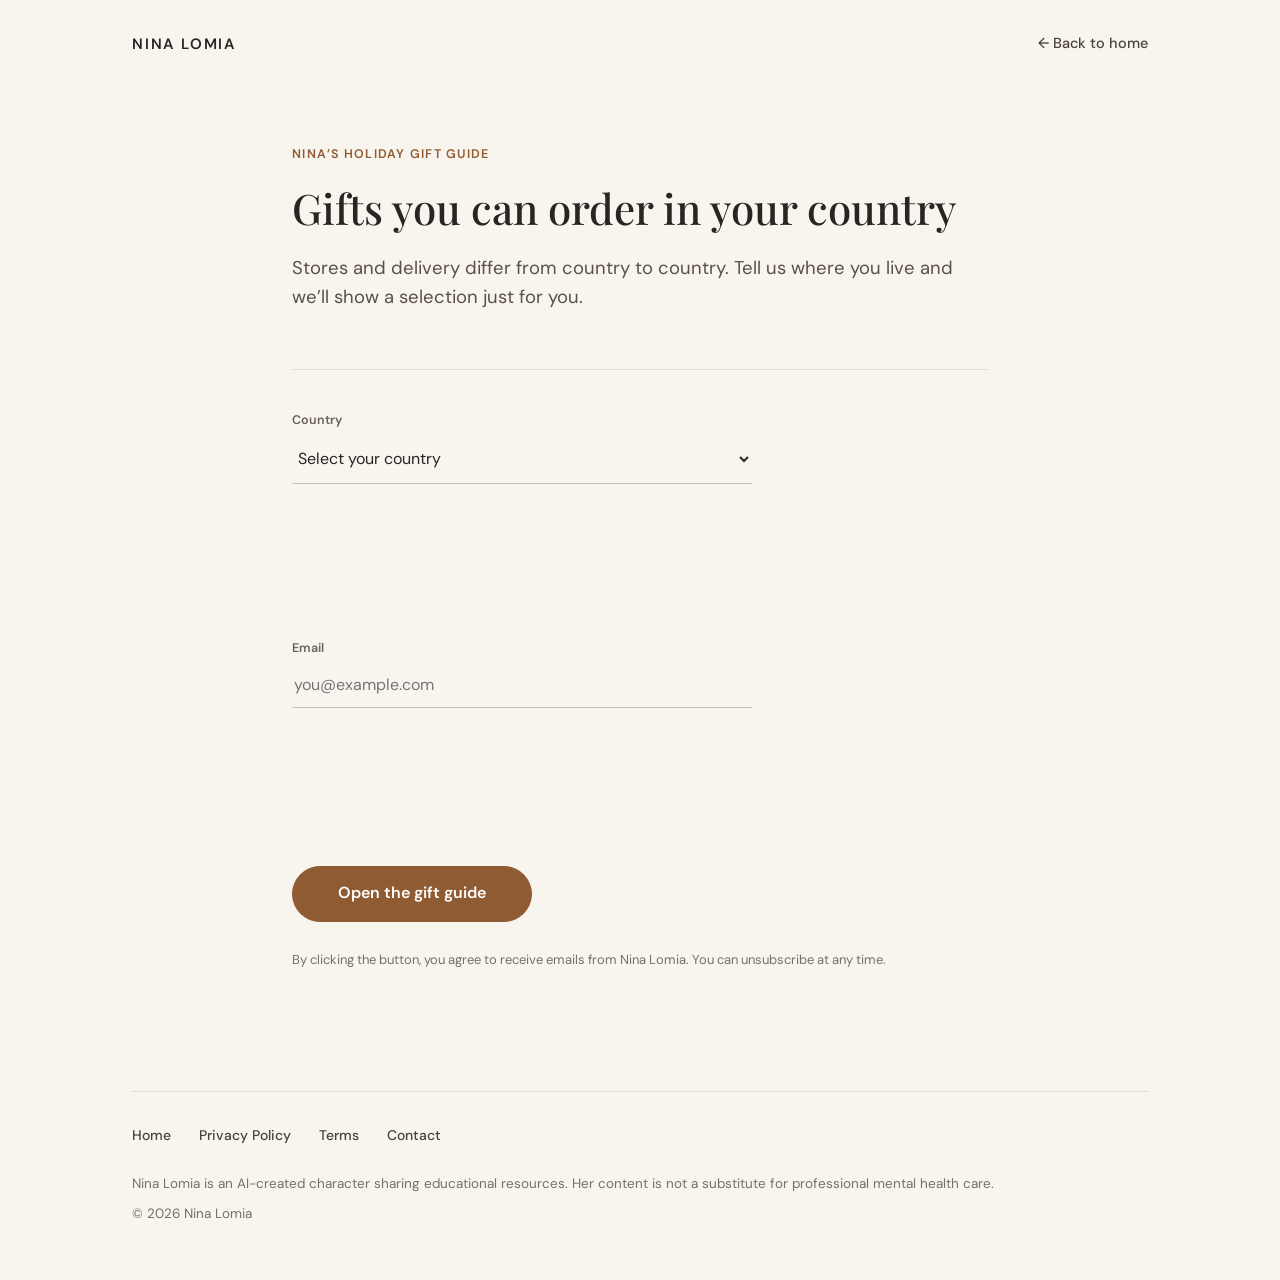
==== access.html @ d976573f "Add files via upload" ====
<!doctype html>
<html lang="en">
<head>
<meta charset="utf-8">
<meta name="viewport" content="width=device-width, initial-scale=1">
<meta name="robots" content="noindex">
<title>Get access — Nina Lomia</title>
<link rel="icon" href="favicon.ico" sizes="48x48">
<link rel="icon" href="favicon.svg?v=2" type="image/svg+xml">
<link rel="icon" href="favicon-32.png?v=2" type="image/png" sizes="32x32">
<link rel="apple-touch-icon" href="apple-touch-icon.png?v=2">
<link rel="preconnect" href="https://fonts.googleapis.com">
<link rel="preconnect" href="https://fonts.gstatic.com" crossorigin>
<link href="https://fonts.googleapis.com/css2?family=Onest:wght@400;500;600;700&display=swap" rel="stylesheet">
<script>if (/[?&]m=kopilka(&|$)/.test(location.search)) { location.replace("kopilka.html"); }</script>
<link rel="stylesheet" href="style.css">
</head>
<body>
<div class="wrap">
  <header class="top">
    <a class="brand" href="index.html">NINA LOMIA</a>
    <a class="menu" href="index.html">← Back to home</a>
  </header>
</div>
<main class="narrow">
  <div class="intro">
    <div class="eyebrow" data-access-eyebrow></div>
    <h1 data-access-title></h1>
    <p data-access-lead></p>
  </div>
  <form class="access step" data-access novalidate>
    <div class="field single">
      <label for="acc-country">Country</label>
      <select id="acc-country" name="COUNTRY" required>
          <option value="">Select your country</option>
          <optgroup label="USA and Canada"><option value="us">United States</option><option value="us">Canada</option></optgroup>
          <optgroup label="United Kingdom and Ireland"><option value="uk">United Kingdom</option><option value="uk">Ireland</option></optgroup>
          <optgroup label="Europe">
            <option value="eu">Germany</option><option value="eu">France</option><option value="eu">Spain</option><option value="eu">Italy</option><option value="eu">Netherlands</option><option value="eu">Poland</option><option value="eu">Czechia</option><option value="eu">Other European country</option>
          </optgroup>
          <optgroup label="Oceania"><option value="oceania">Australia</option><option value="oceania">New Zealand</option></optgroup>
          <optgroup label="Other"><option value="other">Israel</option><option value="other">Other country</option></optgroup>
      </select>
    </div>
    <div class="field single">
      <label for="acc-email">Email</label>
      <input id="acc-email" name="EMAIL" type="email" placeholder="you@example.com" autocomplete="email" required>
    </div>
    <button class="btn" type="submit">Continue</button>
    <p class="form-note" role="status" hidden></p>
    <p class="consent">By clicking the button, you agree to receive emails from Nina Lomia. You can unsubscribe at any time.</p>
  </form>
</main>
<div class="wrap">
  <footer class="foot" style="padding-top:32px">
    <div class="links"><div>
      <a href="index.html">Home</a>
      <a href="privacy.html">Privacy Policy</a>
      <a href="terms.html">Terms</a>
      <a href="contact.html">Contact</a>
    </div></div>
    <div class="legal"><p>Nina Lomia is an AI-created character sharing educational resources. Her content is not a substitute for professional mental health care.</p><p>&copy; 2026 Nina Lomia</p></div>
  </footer>
</div>
<script src="config.js"></script>
<script src="app.js"></script>
</body>
</html>
---- style.css ----
@import url('https://fonts.googleapis.com/css2?family=DM+Sans:wght@400;500;600;700&family=Playfair+Display:wght@400;500;600&display=swap');
:root {
  --bg: #F8F4EE;
  --ink: #2A2522;
  --muted: #5A5047;
  --soft: #7A6F65;
  --line: #E3D9CC;
  --accent: #8F5B33;
  --sel: #EFE6D9;
  --field: #CDBFAE;
  --halo: #EEE4D6;
  --serif: 'Playfair Display', Georgia, 'Times New Roman', serif;
}
* { box-sizing: border-box; }
html { scroll-behavior: smooth; }
body {
  margin: 0;
  background: var(--bg);
  color: var(--ink);
  font-family: 'DM Sans', system-ui, -apple-system, 'Segoe UI', Roboto, sans-serif;
  line-height: 1.6;
  -webkit-font-smoothing: antialiased;
}
a { color: inherit; text-decoration: none; }
img { max-width: 100%; height: auto; }
button, input, select { font-family: inherit; }
h1, h2, h3 { font-family: var(--serif); }
:focus-visible { outline: 3px solid var(--accent); outline-offset: 3px; border-radius: 6px; }
[id] { scroll-margin-top: 24px; }

.wrap { max-width: 1080px; margin: 0 auto; padding: 0 32px; }

/* header */
.top { display: flex; flex-wrap: wrap; align-items: center; justify-content: space-between; gap: 16px; padding-top: 32px; }
.brand { font-weight: 600; letter-spacing: 0.12em; font-size: 15px; }
.menu { display: flex; flex-wrap: wrap; align-items: center; gap: 32px; font-size: 14.5px; font-weight: 500; color: #4A413A; }
.menu a:hover, .links a:hover { color: var(--accent); }

/* buttons */
.btn {
  display: inline-flex; align-items: center; justify-content: center; text-align: center;
  min-height: 52px; padding: 0 30px; border-radius: 999px;
  border: 1.5px solid var(--accent); background: var(--accent); color: #fff;
  font-weight: 600; font-size: 15px; line-height: 1.3; cursor: pointer;
}
.btn:hover { filter: brightness(1.08); }
.btn-outline { background: transparent; color: var(--accent); }
.btn:disabled, .btn[aria-disabled="true"] { background: #C9BCAB; border-color: #C9BCAB; cursor: not-allowed; filter: none; }
.btn-row { display: flex; gap: 12px; max-width: 540px; }
.btn-row .btn { flex: 1 1 0; min-width: 0; min-height: 60px; padding: 12px 18px; }
.btn-fixed { width: 200px; }

/* hero */
.hero { display: flex; flex-wrap: wrap; align-items: center; gap: 64px; padding: 80px 0 120px; }
.hero-text { flex: 1 1 520px; min-width: 0; display: flex; flex-direction: column; gap: 28px; }
.hero h1 { margin: 0; font-size: 50px; line-height: 1.16; font-weight: 500; letter-spacing: -0.005em; }
.lead { margin: 0; font-size: 19px; color: var(--muted); max-width: 460px; }
.small { font-size: 13.5px; color: var(--soft); }
.hero-photo { flex: 0 1 380px; min-width: 0; position: relative; }
.hero-photo::before { content: ""; position: absolute; left: -36px; top: 28px; width: 100%; aspect-ratio: 1 / 1; border-radius: 50%; background: var(--halo); }
.hero-photo img { position: relative; display: block; width: 100%; aspect-ratio: 1 / 1; object-fit: cover; object-position: 50% 15%; border-radius: 50%; }

/* sections */
.sec { padding-bottom: 120px; }
.sec-in { border-top: 1px solid var(--line); padding-top: 72px; display: flex; flex-direction: column; gap: 48px; }
.eyebrow { font-size: 12.5px; font-weight: 600; letter-spacing: 0.1em; color: var(--accent); text-transform: uppercase; }
h2 { margin: 0; font-size: 34px; line-height: 1.25; font-weight: 500; letter-spacing: 0; }

/* about */
.about { display: flex; flex-wrap: wrap; align-items: center; gap: 48px 72px; }
.about-photo { flex: 0 1 340px; min-width: 0; }
.about-photo img { display: block; width: 100%; aspect-ratio: 4 / 5; object-fit: cover; object-position: 50% 24%; border-radius: 999px 999px 32px 32px; }
.about-text { flex: 1 1 440px; min-width: 0; display: flex; flex-direction: column; gap: 20px; }
.about-text p { margin: 0; font-size: 17.5px; color: #4A413A; }
.about-text p.goal { font-size: 19px; font-weight: 600; line-height: 1.5; color: var(--ink); }
.about-text p.note { font-size: 13.5px; color: var(--soft); }

/* free materials */
.cols { display: flex; flex-wrap: wrap; gap: 64px; }
.col { flex: 1 1 380px; min-width: 0; display: flex; flex-direction: column; gap: 14px; }
.col h3 { margin: 0; min-height: 66px; font-size: 25px; line-height: 1.3; font-weight: 500; letter-spacing: 0; }
.col p { margin: 0; min-height: 56px; flex-grow: 1; font-size: 16.5px; color: var(--muted); }
.form { display: flex; flex-wrap: wrap; align-items: flex-end; gap: 16px; margin-top: 8px; }
.field { flex: 1 1 200px; min-width: 0; display: flex; flex-direction: column; gap: 4px; }
.field label { font-size: 12.5px; font-weight: 600; color: #6B6158; }
.field input, .field select {
  min-height: 46px; padding: 0 2px; border: none; border-bottom: 1.5px solid var(--field);
  background: transparent; font-size: 16px; color: var(--ink); border-radius: 0;
}
.field select { min-height: 50px; }
.form .btn { min-height: 48px; padding: 0 28px; }
.form-note { flex-basis: 100%; margin: 0; font-size: 14px; color: var(--accent); font-weight: 500; }
.consent { font-size: 13px; color: var(--soft); margin: 0; }

/* video */
.video { position: relative; border-radius: 28px; overflow: hidden; background: #2A2522; }
.video img { display: block; width: 100%; aspect-ratio: 16 / 9; object-fit: cover; object-position: 50% 30%; opacity: 0.85; }
.play { position: absolute; left: 50%; top: 50%; width: 80px; height: 80px; margin: -40px 0 0 -40px; border-radius: 50%; border: none; background: #fff; display: flex; align-items: center; justify-content: center; cursor: pointer; }
.play svg { fill: var(--accent); }
.sec-in h2.wide { max-width: 720px; }

/* rows (sets) */
.rows { display: flex; flex-direction: column; gap: 16px; }
.rows h2 { margin-bottom: 24px; }
.row { display: flex; flex-wrap: wrap; align-items: center; justify-content: space-between; gap: 24px 48px; padding: 36px 0; border-top: 1px solid var(--line); }
.row:last-child { border-bottom: 1px solid var(--line); }
.row-text { flex: 1 1 460px; min-width: 0; display: flex; flex-direction: column; gap: 10px; }
.row-text h3 { margin: 0; font-size: 23px; line-height: 1.3; font-weight: 500; letter-spacing: 0; }
.row-text p { margin: 0; font-size: 16.5px; color: var(--muted); max-width: 560px; }
.row-text .small { font-size: 12.5px; }
.row-action { flex: 0 0 auto; display: flex; align-items: center; gap: 24px; }
.price { min-width: 90px; text-align: right; font-size: 18px; font-weight: 700; }

/* footer */
.foot { border-top: 1px solid var(--line); padding: 40px 0 56px; display: flex; flex-direction: column; gap: 28px; }
.links { display: flex; flex-wrap: wrap; justify-content: space-between; gap: 20px 40px; font-size: 14px; font-weight: 500; color: #4A413A; }
.links div { display: flex; flex-wrap: wrap; gap: 28px; }
.legal { display: flex; flex-direction: column; gap: 10px; font-size: 13.5px; line-height: 1.5; color: var(--soft); max-width: 900px; }
.legal p { margin: 0; }
.legal a { text-decoration: underline; text-underline-offset: 3px; }

/* inner pages */
.narrow { max-width: 760px; margin: 0 auto; padding: 88px 32px 120px; display: flex; flex-direction: column; gap: 56px; }
.narrow h1 { margin: 0; font-size: 42px; line-height: 1.18; font-weight: 500; letter-spacing: 0; }
.intro { display: flex; flex-direction: column; gap: 20px; }
.intro p { margin: 0; font-size: 18.5px; color: var(--muted); }
.step { display: flex; flex-direction: column; gap: 22px; border-top: 1px solid var(--line); padding-top: 40px; }
.step h2 { font-size: 20px; letter-spacing: 0; font-weight: 500; }
.choices { display: flex; flex-wrap: wrap; gap: 14px; }
.choice { flex: 1 1 280px; min-width: 0; text-align: left; padding: 20px 26px; border-radius: 28px; border: 1.5px solid #D9CCBB; background: transparent; color: var(--ink); display: flex; flex-direction: column; gap: 4px; cursor: pointer; }
.choice b { font-size: 18px; }
.choice span { font-size: 14.5px; color: var(--muted); }
.choice.is-on { border-color: var(--accent); background: var(--sel); }
.inside { display: flex; flex-direction: column; gap: 10px; }
.inside li { list-style: none; display: flex; gap: 14px; align-items: flex-start; font-size: 16.5px; color: #4A413A; }
.inside li::before { content: ""; flex: 0 0 18px; height: 2px; margin-top: 13px; background: var(--accent); }
.inside ul { margin: 0; padding: 0; display: flex; flex-direction: column; gap: 10px; }
.single { max-width: 460px; }
.pay { display: flex; flex-wrap: wrap; align-items: center; gap: 22px; }
.pay .btn { padding: 0 34px; min-height: 56px; font-size: 16px; }
.items .it { display: flex; flex-wrap: wrap; align-items: baseline; justify-content: space-between; gap: 8px 32px; padding: 22px 0; border-top: 1px solid var(--line); }
.items .it > div { flex: 1 1 360px; min-width: 0; }
.items h3 { margin: 0; font-size: 20px; font-weight: 500; letter-spacing: 0; }
.items p { margin: 0; font-size: 15.5px; color: var(--muted); }
.items .soon { font-size: 12.5px; font-weight: 600; letter-spacing: 0.08em; color: var(--accent); }
.hint { font-size: 14px; color: var(--soft); margin: 0; }
.shops { font-size: 16.5px; color: #4A413A; margin: 0; }

@media (max-width: 720px) {
  .wrap { padding: 0 20px; }
  .narrow { padding: 56px 20px 80px; gap: 40px; }
  .hero { padding: 48px 0 72px; gap: 40px; }
  .hero h1 { font-size: 36px; }
  .narrow h1 { font-size: 34px; }
  h2 { font-size: 28px; }
  .sec { padding-bottom: 80px; }
  .sec-in { padding-top: 48px; gap: 36px; }
  .btn-row { flex-wrap: wrap; }
  .btn-row .btn { flex: 1 1 100%; }
  .cols { gap: 48px; }
  .col h3, .col p { min-height: 0; }
  .hero-photo::before { left: -16px; }
  .row-action { width: 100%; justify-content: space-between; }
  .btn-fixed { width: auto; flex: 1 1 auto; max-width: 220px; }
  .menu { gap: 18px; }
}

.col .btn { align-self: flex-start; margin-top: 8px; min-width: 220px; }

/* new year offer */
.offer { display: flex; flex-wrap: wrap; align-items: center; justify-content: space-between; gap: 32px 64px; }
.offer-text { flex: 1 1 460px; min-width: 0; display: flex; flex-direction: column; gap: 16px; }
.offer-text p { margin: 0; font-size: 18px; color: var(--muted); max-width: 560px; }
.offer-cta { margin: 8px 0 4px; }
.offer .btn { min-width: 240px; }
.eyebrow .flake { vertical-align: -2px; margin-right: 8px; }
.offer-img { flex: 0 1 420px; min-width: 0; width: 100%; height: auto; border-radius: 24px; border: 1px solid var(--line); }

/* social icons */
.social { display: flex; gap: 14px; }
.social a { width: 46px; height: 46px; border-radius: 50%; background: var(--accent); display: flex; align-items: center; justify-content: center; color: var(--bg); }
.social a:hover { filter: brightness(1.12); }
.social svg { width: 26px; height: 26px; fill: none; stroke: currentColor; stroke-width: 1.8; stroke-linecap: round; stroke-linejoin: round; }

/* access form */
.access { display: flex; flex-direction: column; gap: 28px; }
.access .btn { align-self: flex-start; min-width: 240px; min-height: 56px; font-size: 16px; }
.region-line { display: flex; flex-wrap: wrap; gap: 8px 20px; align-items: baseline; font-size: 15px; color: var(--soft); }
.region-line a { color: var(--accent); font-weight: 600; text-decoration: underline; text-underline-offset: 3px; }
.item-link { font-size: 14px; font-weight: 600; color: var(--accent); white-space: nowrap; text-decoration: underline; text-underline-offset: 3px; }
.item-shop { font-size: 13px; color: var(--soft); }
[hidden]{display:none!important}

/* legal text */
.prose { display: flex; flex-direction: column; gap: 14px; }
.prose h2 { font-size: 22px; font-weight: 500; letter-spacing: 0; margin-top: 18px; }
.prose p, .prose li { margin: 0; font-size: 16.5px; color: #4A413A; }
.prose ul { margin: 0; padding-left: 22px; display: flex; flex-direction: column; gap: 6px; }
.prose a { color: var(--accent); text-decoration: underline; text-underline-offset: 3px; }
.draft { font-size: 13.5px; color: var(--soft); border: 1px dashed var(--field); border-radius: 16px; padding: 12px 16px; }

/* product card with photo gallery */
.items .it.has-gallery { display: flex; flex-wrap: nowrap; align-items: flex-start; gap: 28px; }
.items .it.has-gallery > div { flex: 1 1 auto; }
.gallery { flex: 0 0 280px; width: 280px; display: flex; gap: 10px; overflow-x: auto; scroll-snap-type: x mandatory; -webkit-overflow-scrolling: touch; scrollbar-width: thin; scrollbar-color: var(--field) transparent; padding-bottom: 10px; border-radius: 18px; }
.gallery img { flex: 0 0 100%; width: 100%; aspect-ratio: 4 / 5; object-fit: cover; border-radius: 18px; scroll-snap-align: start; background: var(--sel); }
.items .it.has-gallery > .gallery { flex: 0 0 280px; }
.has-gallery .item-act { margin-top: 14px; }
.btn-small { min-height: 46px; padding: 0 26px; font-size: 14.5px; display: inline-flex; align-items: center; justify-content: center; border-radius: 999px; background: var(--accent); color: var(--bg); text-decoration: none; }
@media (max-width: 720px) {
  .items .it.has-gallery { flex-wrap: wrap; }
  .items .it.has-gallery > .gallery { flex: 0 0 100%; width: 100%; }
}
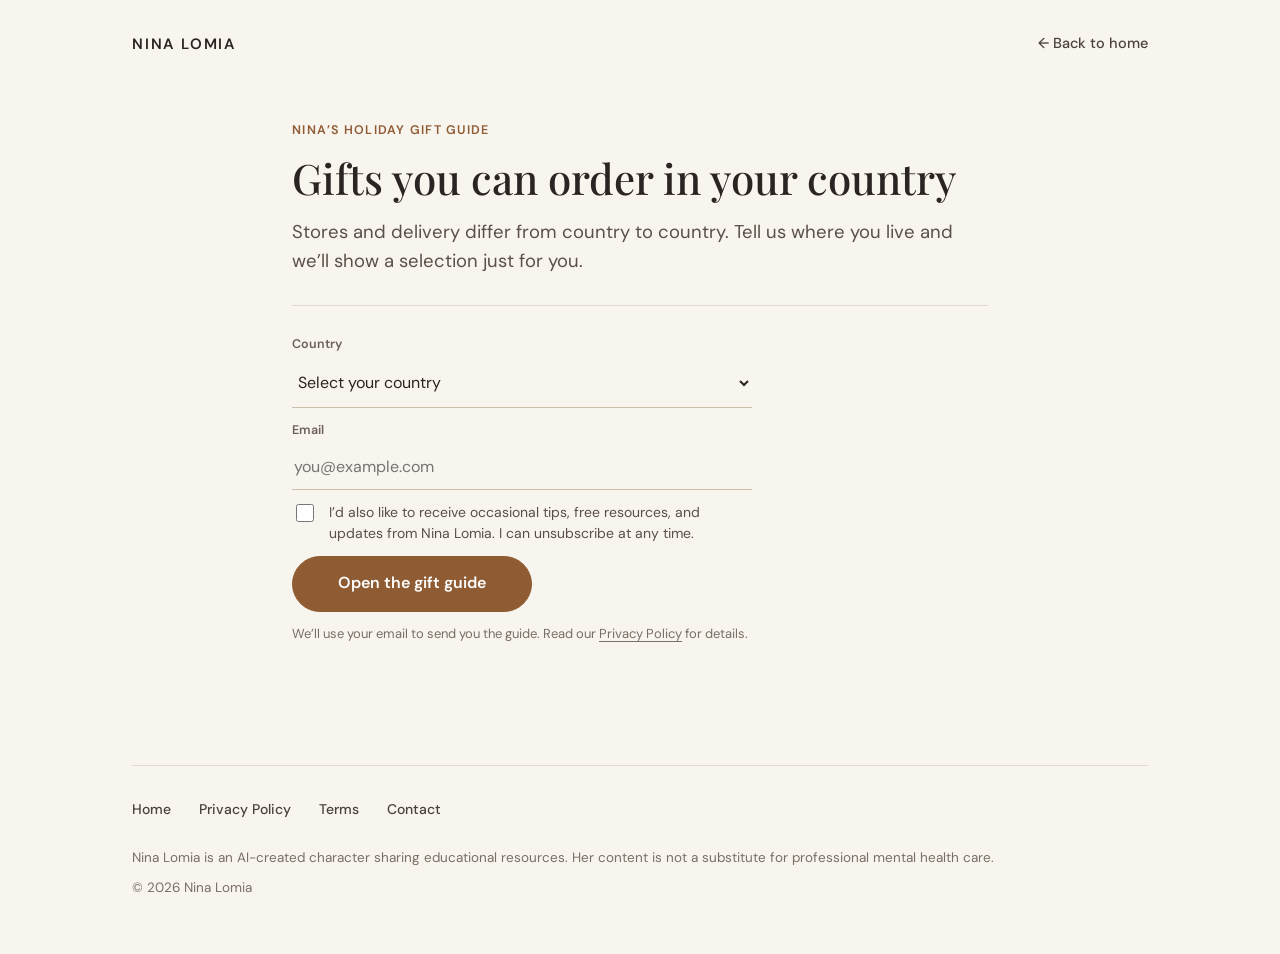
==== commit da6f7396: "Add files via upload" ====
--- a/access.html
+++ b/access.html
@@ -22,12 +22,14 @@
     <a class="menu" href="index.html">← Back to home</a>
   </header>
 </div>
-<main class="narrow">
+<main class="narrow compact">
   <div class="intro">
     <div class="eyebrow" data-access-eyebrow></div>
     <h1 data-access-title></h1>
     <p data-access-lead></p>
   </div>
+  <div class="access-wrap">
+    <img class="access-cover" data-cover alt="" width="180" height="240" hidden>
   <form class="access step" data-access novalidate>
     <div class="field single">
       <label for="acc-country">Country</label>
@@ -46,10 +48,12 @@
       <label for="acc-email">Email</label>
       <input id="acc-email" name="EMAIL" type="email" placeholder="you@example.com" autocomplete="email" required>
     </div>
+    <label class="check"><input type="checkbox" name="MARKETING" value="yes"><span>I&rsquo;d also like to receive occasional tips, free resources, and updates from Nina Lomia. I can unsubscribe at any time.</span></label>
     <button class="btn" type="submit">Continue</button>
     <p class="form-note" role="status" hidden></p>
-    <p class="consent">By clicking the button, you agree to receive emails from Nina Lomia. You can unsubscribe at any time.</p>
+    <p class="consent">We&rsquo;ll use your email to send you the guide. Read our <a href="privacy.html">Privacy Policy</a> for details.</p>
   </form>
+  </div>
 </main>
 <div class="wrap">
   <footer class="foot" style="padding-top:32px">
--- a/style.css
+++ b/style.css
@@ -211,3 +211,31 @@
   .items .it.has-gallery { flex-wrap: wrap; }
   .items .it.has-gallery > .gallery { flex: 0 0 100%; width: 100%; }
 }
+
+/* country dialog */
+.dlg-overlay { position: fixed; inset: 0; z-index: 50; background: rgba(42,37,34,.38); display: flex; align-items: center; justify-content: center; padding: 20px; }
+.dlg { width: 100%; max-width: 440px; background: var(--bg); border-radius: 28px; padding: 32px 28px 24px; box-shadow: 0 20px 60px rgba(42,37,34,.25); display: flex; flex-direction: column; gap: 14px; }
+.dlg h2 { margin: 0; font-size: 26px; line-height: 1.25; }
+.dlg p { margin: 0; font-size: 15.5px; color: var(--muted); }
+.dlg-opts { display: flex; flex-direction: column; gap: 10px; margin-top: 8px; }
+.dlg-opt { font: inherit; font-size: 16px; font-weight: 500; text-align: left; padding: 14px 20px; border-radius: 999px; border: 1.5px solid #D9CCBB; background: transparent; color: var(--ink); cursor: pointer; }
+.dlg-opt:hover, .dlg-opt:focus-visible { border-color: var(--accent); background: var(--sel); }
+.dlg-skip { font: inherit; font-size: 14px; color: var(--soft); background: none; border: 0; padding: 8px; cursor: pointer; text-decoration: underline; text-underline-offset: 3px; align-self: center; }
+
+/* access page: compact form, optional cover */
+.narrow.compact { gap: 28px; padding-top: 64px; }
+.access-wrap { display: flex; flex-wrap: wrap; align-items: flex-start; gap: 28px 48px; }
+.access-wrap .access { flex: 1 1 340px; min-width: 0; gap: 16px; padding-top: 28px; }
+.access-cover { order: 2; flex: 0 0 180px; width: 180px; height: auto; border-radius: 12px; border: 1px solid var(--line); margin-top: 28px; }
+.access-cover[hidden] { display: none; }
+.check { display: flex; gap: 12px; align-items: flex-start; max-width: 460px; font-size: 14px; line-height: 1.5; color: var(--muted); cursor: pointer; }
+.check input { flex: 0 0 18px; width: 18px; height: 18px; margin-top: 2px; accent-color: var(--accent); }
+.consent a { text-decoration: underline; text-underline-offset: 3px; }
+@media (max-width: 720px) { .narrow.compact { padding-top: 40px; gap: 20px; } .access-cover { order: -1; flex-basis: 120px; width: 120px; margin-top: 0; } }
+.access .field { flex: none; }
+
+/* collection page: tighter spacing */
+.compact .intro { gap: 14px; }
+.compact .step { gap: 12px; padding-top: 28px; }
+.compact .items .it { padding: 16px 0; }
+.compact .items > .hint { margin-top: 0; }
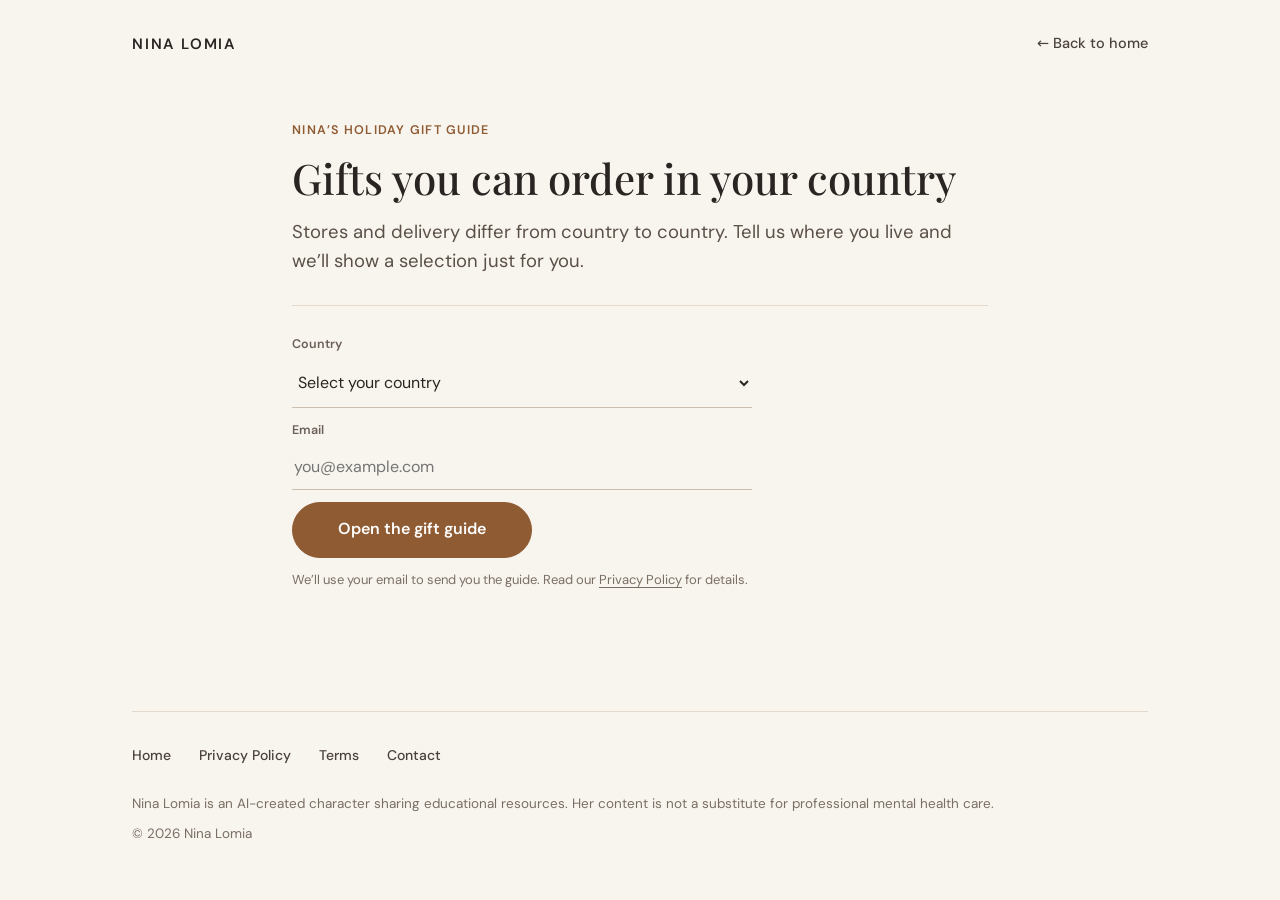
==== commit a2d6172c: "Add files via upload" ====
--- a/access.html
+++ b/access.html
@@ -9,9 +9,6 @@
 <link rel="icon" href="favicon.svg?v=2" type="image/svg+xml">
 <link rel="icon" href="favicon-32.png?v=2" type="image/png" sizes="32x32">
 <link rel="apple-touch-icon" href="apple-touch-icon.png?v=2">
-<link rel="preconnect" href="https://fonts.googleapis.com">
-<link rel="preconnect" href="https://fonts.gstatic.com" crossorigin>
-<link href="https://fonts.googleapis.com/css2?family=Onest:wght@400;500;600;700&display=swap" rel="stylesheet">
 <script>if (/[?&]m=kopilka(&|$)/.test(location.search)) { location.replace("kopilka.html"); }</script>
 <link rel="stylesheet" href="style.css">
 </head>
@@ -27,6 +24,7 @@
     <div class="eyebrow" data-access-eyebrow></div>
     <h1 data-access-title></h1>
     <p data-access-lead></p>
+    <p class="perks" data-access-perks></p>
   </div>
   <div class="access-wrap">
     <img class="access-cover" data-cover alt="" width="180" height="240" hidden>
@@ -48,7 +46,6 @@
       <label for="acc-email">Email</label>
       <input id="acc-email" name="EMAIL" type="email" placeholder="you@example.com" autocomplete="email" required>
     </div>
-    <label class="check"><input type="checkbox" name="MARKETING" value="yes"><span>I&rsquo;d also like to receive occasional tips, free resources, and updates from Nina Lomia. I can unsubscribe at any time.</span></label>
     <button class="btn" type="submit">Continue</button>
     <p class="form-note" role="status" hidden></p>
     <p class="consent">We&rsquo;ll use your email to send you the guide. Read our <a href="privacy.html">Privacy Policy</a> for details.</p>
--- a/style.css
+++ b/style.css
@@ -1,4 +1,10 @@
-@import url('https://fonts.googleapis.com/css2?family=DM+Sans:wght@400;500;600;700&family=Playfair+Display:wght@400;500;600&display=swap');
+@font-face{font-family:'DM Sans';font-style:normal;font-weight:400;font-display:swap;src:url('fonts/dm-sans-latin-400-normal.woff2') format('woff2');}
+@font-face{font-family:'DM Sans';font-style:normal;font-weight:500;font-display:swap;src:url('fonts/dm-sans-latin-500-normal.woff2') format('woff2');}
+@font-face{font-family:'DM Sans';font-style:normal;font-weight:600;font-display:swap;src:url('fonts/dm-sans-latin-600-normal.woff2') format('woff2');}
+@font-face{font-family:'DM Sans';font-style:normal;font-weight:700;font-display:swap;src:url('fonts/dm-sans-latin-700-normal.woff2') format('woff2');}
+@font-face{font-family:'Playfair Display';font-style:normal;font-weight:400;font-display:swap;src:url('fonts/playfair-display-latin-400-normal.woff2') format('woff2');}
+@font-face{font-family:'Playfair Display';font-style:normal;font-weight:500;font-display:swap;src:url('fonts/playfair-display-latin-500-normal.woff2') format('woff2');}
+@font-face{font-family:'Playfair Display';font-style:normal;font-weight:600;font-display:swap;src:url('fonts/playfair-display-latin-600-normal.woff2') format('woff2');}
 :root {
   --bg: #F8F4EE;
   --ink: #2A2522;
@@ -239,3 +245,27 @@
 .compact .step { gap: 12px; padding-top: 28px; }
 .compact .items .it { padding: 16px 0; }
 .compact .items > .hint { margin-top: 0; }
+
+.perks { margin: 0; font-size: 14px; font-weight: 600; letter-spacing: 0.02em; color: var(--accent); }
+.intro .perks { font-size: 14px; }
+
+/* product cards */
+.narrow.wide { max-width: 1040px; }
+.wide .intro { max-width: 760px; }
+.cards { display: grid; grid-template-columns: repeat(auto-fill, minmax(280px, 1fr)); gap: 24px; margin-top: 8px; }
+.pcard { display: flex; flex-direction: column; border: 1px solid var(--line); border-radius: 24px; overflow: hidden; background: #FBF8F3; }
+.pmedia { position: relative; aspect-ratio: 4 / 3; background: var(--sel); }
+.pmedia.ph { display: flex; align-items: center; justify-content: center; color: #B79F86; background: linear-gradient(160deg, #F1E8DB, #E6D9C6); }
+.pstrip { display: flex; height: 100%; overflow-x: auto; scroll-snap-type: x mandatory; scrollbar-width: none; -webkit-overflow-scrolling: touch; }
+.pstrip::-webkit-scrollbar { display: none; }
+.pstrip img { flex: 0 0 100%; width: 100%; height: 100%; object-fit: cover; scroll-snap-align: start; }
+.pdots { position: absolute; left: 0; right: 0; bottom: 10px; display: flex; justify-content: center; gap: 6px; }
+.pdots span { width: 7px; height: 7px; border-radius: 50%; background: rgba(255,255,255,.6); box-shadow: 0 0 0 1px rgba(42,37,34,.15); }
+.pdots span.on { background: #fff; }
+.pbody { display: flex; flex-direction: column; gap: 8px; padding: 18px 20px 22px; flex: 1; }
+.pbody .item-shop { font-size: 12px; letter-spacing: .08em; text-transform: uppercase; color: var(--soft); }
+.items .pbody h3 { font-size: 20px; line-height: 1.3; }
+.items .pbody p { font-size: 14.5px; line-height: 1.55; }
+.pbody .btn-small { margin-top: auto; align-self: flex-start; }
+.pbody p { margin-bottom: 8px; }
+.cards { margin-bottom: 12px; }
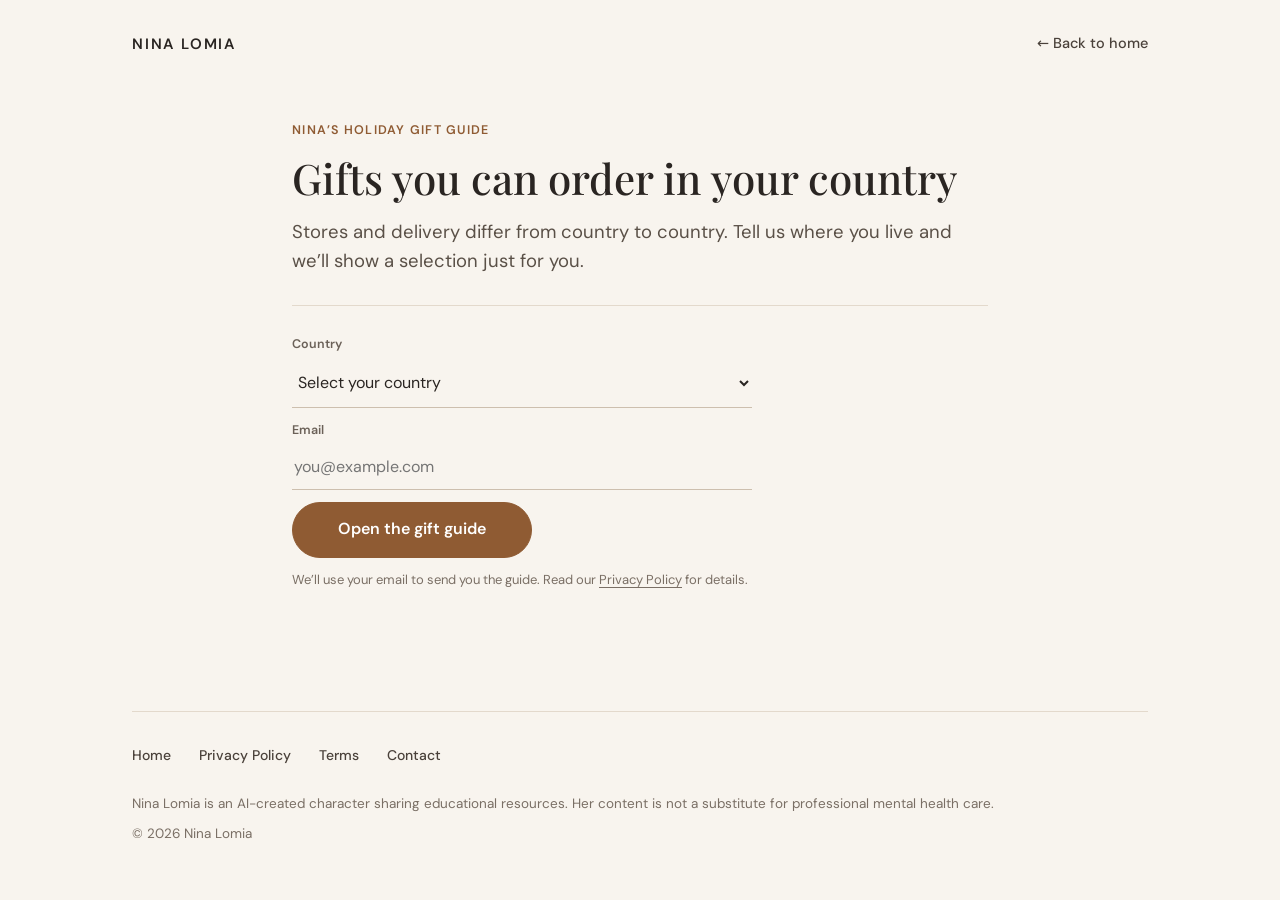
==== commit 5640f87d: "Add files via upload" ====
--- a/access.html
+++ b/access.html
@@ -16,7 +16,7 @@
 <div class="wrap">
   <header class="top">
     <a class="brand" href="index.html">NINA LOMIA</a>
-    <a class="menu" href="index.html">← Back to home</a>
+    <a class="menu" href="index.html">← Back to home</a>
   </header>
 </div>
 <main class="narrow compact">
@@ -38,8 +38,7 @@
           <optgroup label="Europe">
             <option value="eu">Germany</option><option value="eu">France</option><option value="eu">Spain</option><option value="eu">Italy</option><option value="eu">Netherlands</option><option value="eu">Poland</option><option value="eu">Czechia</option><option value="eu">Other European country</option>
           </optgroup>
-          <optgroup label="Oceania"><option value="oceania">Australia</option><option value="oceania">New Zealand</option></optgroup>
-          <optgroup label="Other"><option value="other">Israel</option><option value="other">Other country</option></optgroup>
+          <optgroup label="Other"><option value="other">Australia</option><option value="other">New Zealand</option><option value="other">Israel</option><option value="other">Other country</option></optgroup>
       </select>
     </div>
     <div class="field single">
@@ -48,7 +47,7 @@
     </div>
     <button class="btn" type="submit">Continue</button>
     <p class="form-note" role="status" hidden></p>
-    <p class="consent">We&rsquo;ll use your email to send you the guide. Read our <a href="privacy.html">Privacy Policy</a> for details.</p>
+    <p class="consent">We&rsquo;ll use your email to send you the guide. Read our <a href="privacy.html">Privacy Policy</a> for details.</p>
   </form>
   </div>
 </main>
@@ -60,10 +59,11 @@
       <a href="terms.html">Terms</a>
       <a href="contact.html">Contact</a>
     </div></div>
-    <div class="legal"><p>Nina Lomia is an AI-created character sharing educational resources. Her content is not a substitute for professional mental health care.</p><p>&copy; 2026 Nina Lomia</p></div>
+    <div class="legal"><p>Nina Lomia is an AI-created character sharing educational resources. Her content is not a substitute for professional mental health care.</p><p>&copy; 2026 Nina Lomia</p></div>
   </footer>
 </div>
 <script src="config.js"></script>
 <script src="app.js"></script>
+<!-- Cloudflare Web Analytics --><script type='module' src='https://static.cloudflareinsights.com/beacon.min.js' data-cf-beacon='{"token": "8452dd1da1534a71a96e2efb908bc9a2"}'></script><!-- End Cloudflare Web Analytics -->
 </body>
 </html>
--- a/style.css
+++ b/style.css
@@ -254,14 +254,19 @@
 .wide .intro { max-width: 760px; }
 .cards { display: grid; grid-template-columns: repeat(auto-fill, minmax(280px, 1fr)); gap: 24px; margin-top: 8px; }
 .pcard { display: flex; flex-direction: column; border: 1px solid var(--line); border-radius: 24px; overflow: hidden; background: #FBF8F3; }
-.pmedia { position: relative; aspect-ratio: 4 / 3; background: var(--sel); }
-.pmedia.ph { display: flex; align-items: center; justify-content: center; color: #B79F86; background: linear-gradient(160deg, #F1E8DB, #E6D9C6); }
+.pmedia { position: relative; aspect-ratio: 4 / 5; background: var(--sel); }
+.pmedia.ph { display: flex; flex-direction: column; align-items: center; justify-content: center; gap: 12px; aspect-ratio: 16 / 9; color: #A98B6D; background: linear-gradient(160deg, #F1E8DB, #E6D9C6); }
+.pph-label { font-size: 12px; letter-spacing: .12em; text-transform: uppercase; color: #8F7355; }
 .pstrip { display: flex; height: 100%; overflow-x: auto; scroll-snap-type: x mandatory; scrollbar-width: none; -webkit-overflow-scrolling: touch; }
 .pstrip::-webkit-scrollbar { display: none; }
-.pstrip img { flex: 0 0 100%; width: 100%; height: 100%; object-fit: cover; scroll-snap-align: start; }
+.pstrip img { flex: 0 0 100%; width: 100%; height: 100%; object-fit: cover; object-position: 50% 20%; scroll-snap-align: start; }
 .pdots { position: absolute; left: 0; right: 0; bottom: 10px; display: flex; justify-content: center; gap: 6px; }
-.pdots span { width: 7px; height: 7px; border-radius: 50%; background: rgba(255,255,255,.6); box-shadow: 0 0 0 1px rgba(42,37,34,.15); }
-.pdots span.on { background: #fff; }
+.pdots button { width: 8px; height: 8px; padding: 0; border: 0; border-radius: 50%; background: rgba(255,255,255,.6); box-shadow: 0 0 0 1px rgba(42,37,34,.15); cursor: pointer; }
+.pdots button.on { background: #fff; }
+.pnav { position: absolute; top: 50%; transform: translateY(-50%); width: 34px; height: 34px; padding: 0 0 3px; border: 0; border-radius: 50%; background: rgba(251,248,243,.9); color: #2A2522; font-size: 22px; line-height: 1; cursor: pointer; box-shadow: 0 1px 4px rgba(42,37,34,.2); }
+.pnav.prev { left: 10px; }
+.pnav.next { right: 10px; }
+.pnav[hidden] { display: none; }
 .pbody { display: flex; flex-direction: column; gap: 8px; padding: 18px 20px 22px; flex: 1; }
 .pbody .item-shop { font-size: 12px; letter-spacing: .08em; text-transform: uppercase; color: var(--soft); }
 .items .pbody h3 { font-size: 20px; line-height: 1.3; }
@@ -269,3 +274,35 @@
 .pbody .btn-small { margin-top: auto; align-self: flex-start; }
 .pbody p { margin-bottom: 8px; }
 .cards { margin-bottom: 12px; }
+
+/* collection page: clear category blocks */
+.compact .kcat { gap: 14px; margin-top: 36px; padding-top: 48px; border-top: 2px solid var(--line); }
+.kcat .eyebrow { font-size: 13px; }
+.kcat h2 { font-size: 32px; line-height: 1.2; }
+.kcat .kcat-text { margin: 0; max-width: 640px; font-size: 17.5px; line-height: 1.55; color: var(--muted); }
+.kcat .cards { margin-top: 16px; }
+.kcat .pbody h3 { font-size: 21px; }
+.items.kcat .pbody p { font-size: 15.5px; color: var(--muted); }
+.items.kcat .it.kbrowse { border-top: 0; padding: 4px 0 0; gap: 6px 24px; }
+.kbrowse p { font-size: 14px; color: var(--soft); }
+.kbrowse .item-link { font-size: 14.5px; }
+@media (max-width: 720px) { .kcat h2 { font-size: 27px; } .compact .kcat { padding-top: 36px; } }
+
+/* gifts section on the home page: photo background */
+.offer { background: #f6ece1 url(img/gifts-bg.jpg) right bottom / cover no-repeat; border-radius: 24px; border: 1px solid var(--line); padding: 80px 64px; min-height: 520px; justify-content: flex-start; }
+.offer-text { flex: 0 1 560px; }
+@media (max-width: 760px) {
+  .offer { padding: 40px 24px 200px; min-height: 0; background-color: #f4e7dc; background-image: linear-gradient(to bottom, #f4e7dc 0, #f4e7dc calc(100% - 220px), rgba(244,231,220,0) calc(100% - 180px)), url(img/gifts-bg.jpg); background-position: 0 0, 62% bottom; background-size: 100% 100%, auto 210px; background-repeat: no-repeat; }
+}
+
+/* free PDF block on the gift page: stands out */
+.free-box { background: #F1E7DA; border: 1px solid var(--line); border-radius: 20px; padding: 36px 36px 14px; margin-top: 56px; gap: 14px; }
+.free-box h2 { font-size: 26px; font-family: var(--serif); }
+.free-box .items .it { align-items: center; border-top: 1px solid #DCCDB9; }
+.free-box .items .it:first-child { border-top: 0; }
+.free-box .btn { min-width: 0; padding: 12px 22px; font-size: 14.5px; white-space: nowrap; background: #fff; }
+@media (max-width: 640px) { .free-box { padding: 26px 20px 8px; } }
+
+/* typography: avoid lonely words at line ends */
+p, li, .small, .item-link { text-wrap: pretty; }
+h1, h2, h3 { text-wrap: balance; }
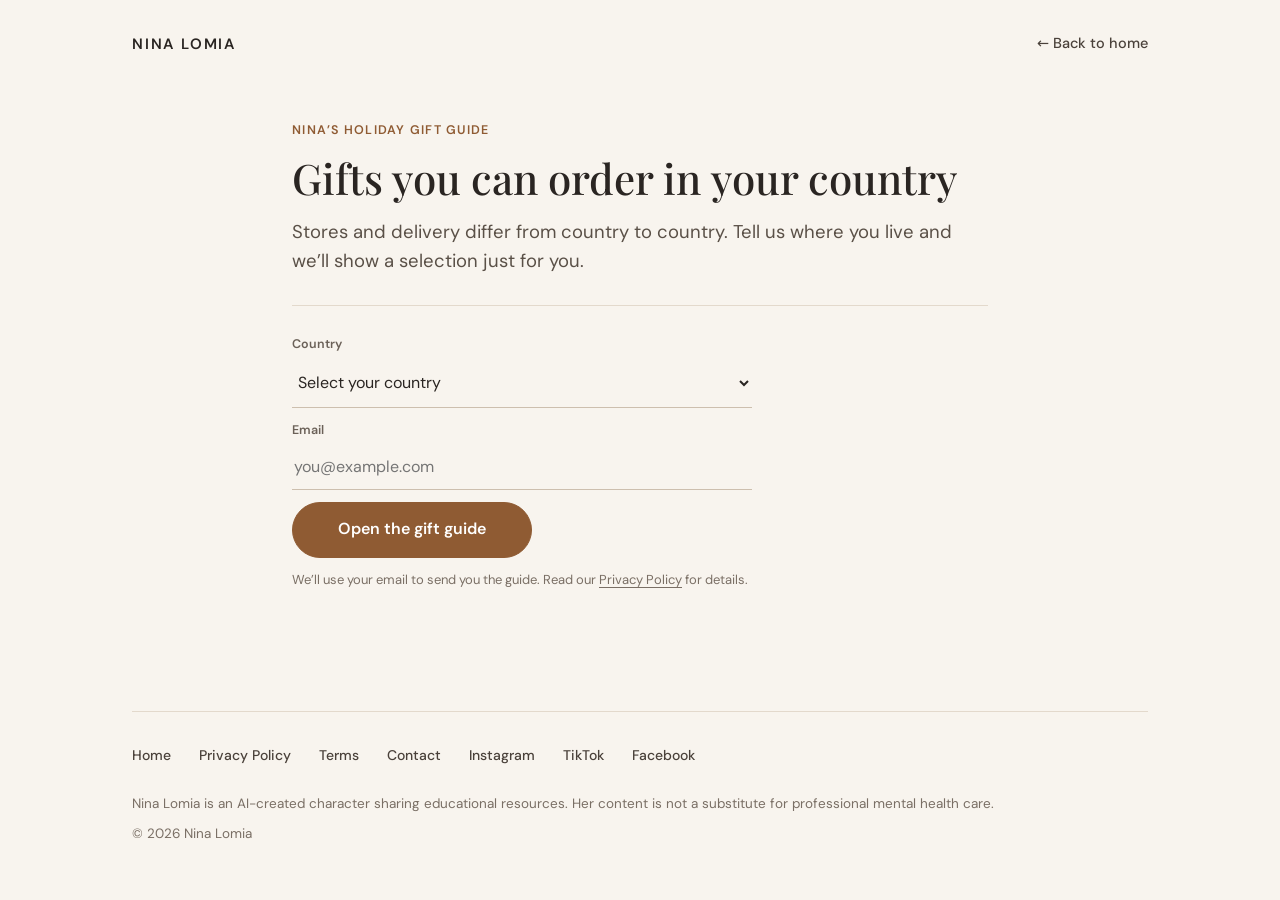
==== commit fc5099cd: "Add files via upload" ====
--- a/access.html
+++ b/access.html
@@ -58,6 +58,9 @@
       <a href="privacy.html">Privacy Policy</a>
       <a href="terms.html">Terms</a>
       <a href="contact.html">Contact</a>
+      <a href="https://www.instagram.com/ninalomia.healing" target="_blank" rel="noopener">Instagram</a>
+      <a href="https://www.tiktok.com/@ninalomia.healing" target="_blank" rel="noopener">TikTok</a>
+      <a href="https://www.facebook.com/ninalomia.healing" target="_blank" rel="noopener">Facebook</a>
     </div></div>
     <div class="legal"><p>Nina Lomia is an AI-created character sharing educational resources. Her content is not a substitute for professional mental health care.</p><p>&copy; 2026 Nina Lomia</p></div>
   </footer>
--- a/style.css
+++ b/style.css
@@ -292,7 +292,7 @@
 .offer { background: #f6ece1 url(img/gifts-bg.jpg) right bottom / cover no-repeat; border-radius: 24px; border: 1px solid var(--line); padding: 80px 64px; min-height: 520px; justify-content: flex-start; }
 .offer-text { flex: 0 1 560px; }
 @media (max-width: 760px) {
-  .offer { padding: 40px 24px 200px; min-height: 0; background-color: #f4e7dc; background-image: linear-gradient(to bottom, #f4e7dc 0, #f4e7dc calc(100% - 220px), rgba(244,231,220,0) calc(100% - 180px)), url(img/gifts-bg.jpg); background-position: 0 0, 62% bottom; background-size: 100% 100%, auto 210px; background-repeat: no-repeat; }
+  .offer { padding: 40px 24px 170px; min-height: 0; background-color: #f4e7dc; background-image: linear-gradient(to bottom, #f4e7dc 0, #f4e7dc calc(100% - 300px), rgba(244,231,220,0) calc(100% - 240px)), url(img/gifts-bg.jpg); background-size: 100% 100%, 100% auto; background-position: 0 0, center bottom; background-repeat: no-repeat; }
 }
 
 /* free PDF block on the gift page: stands out */
